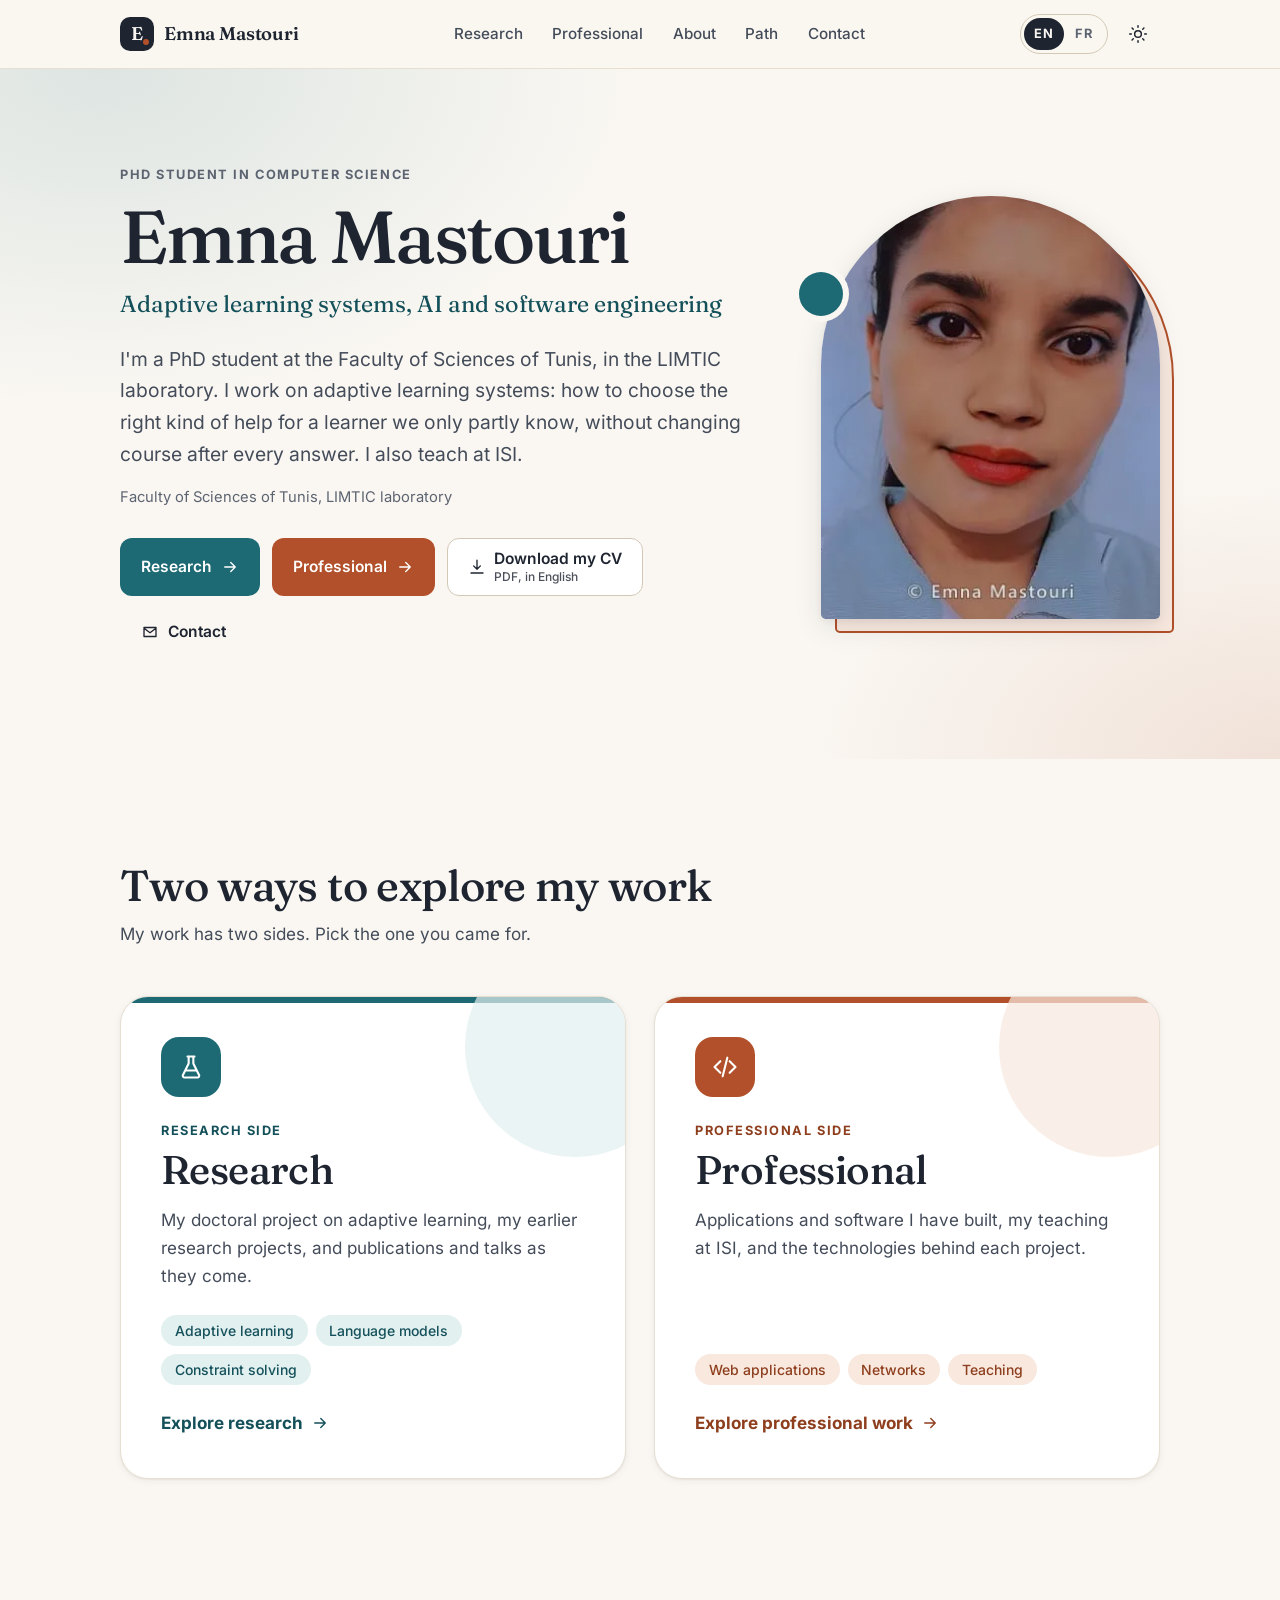
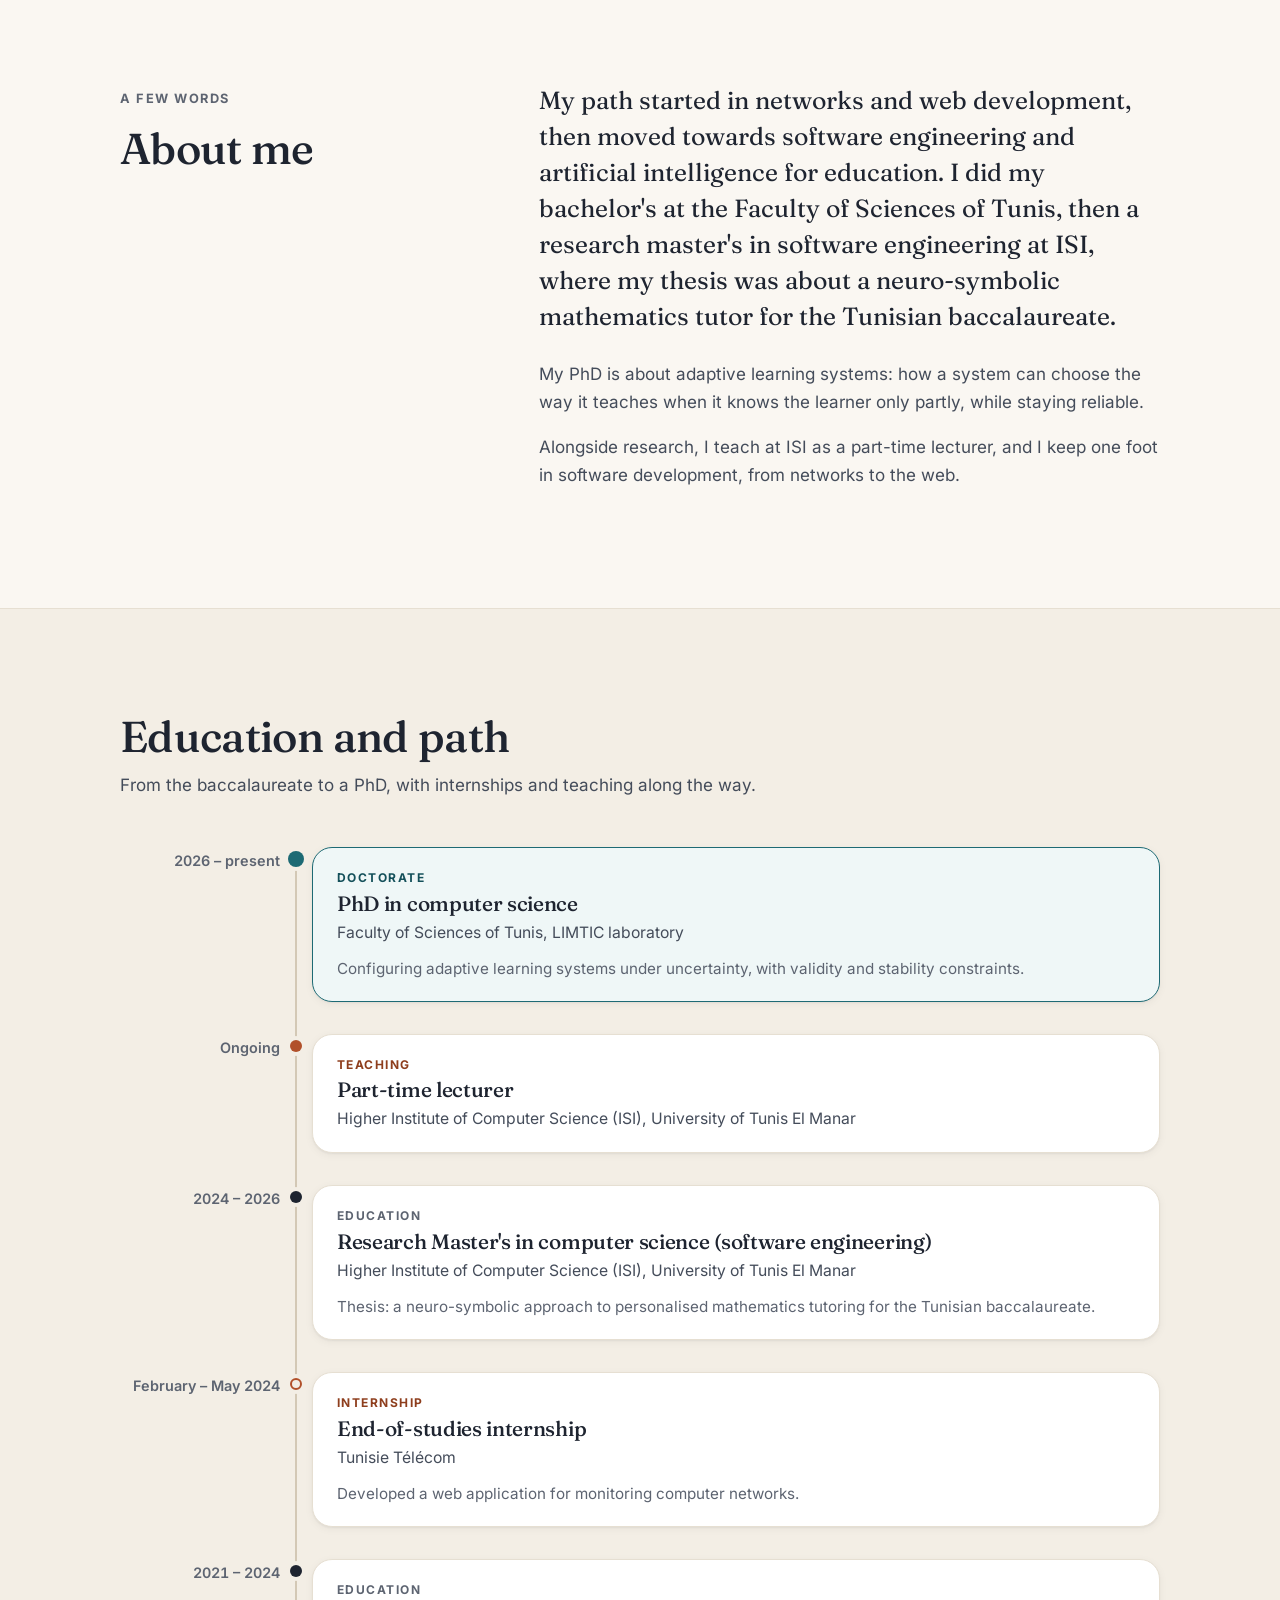
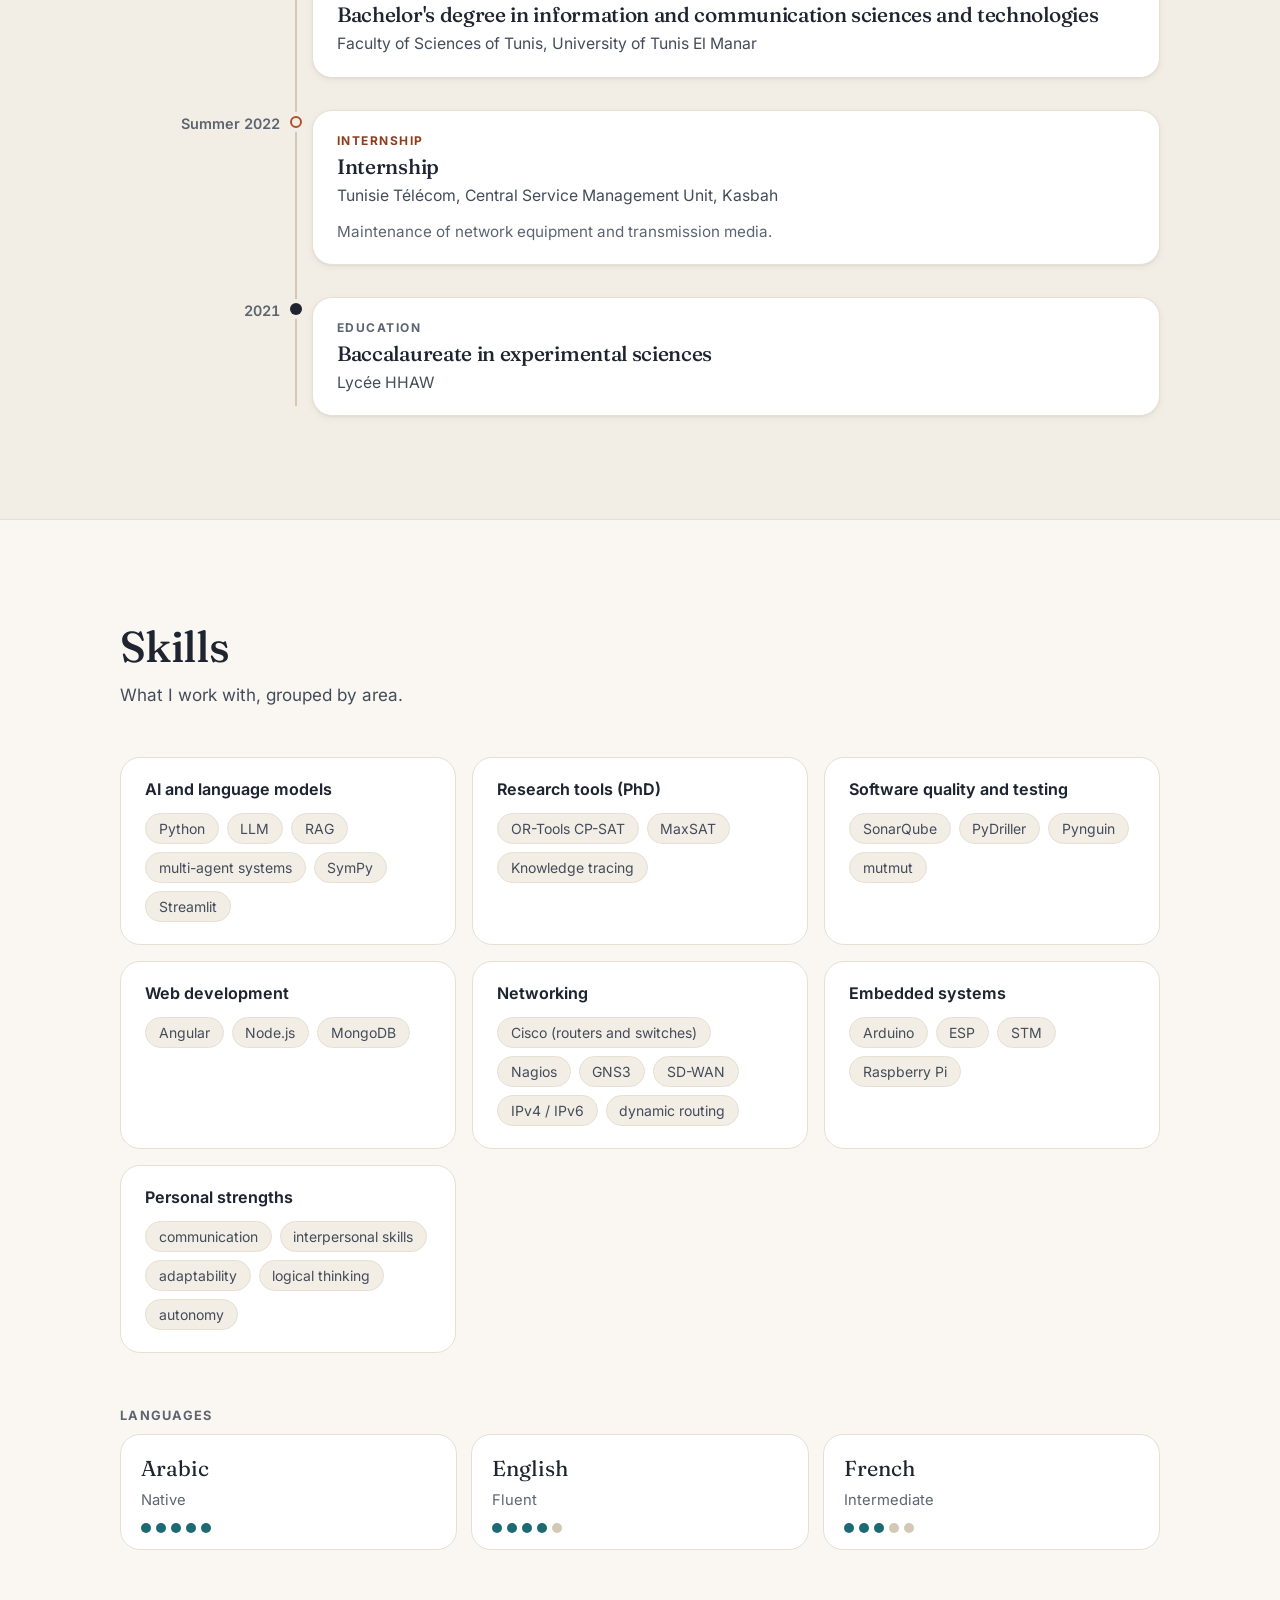
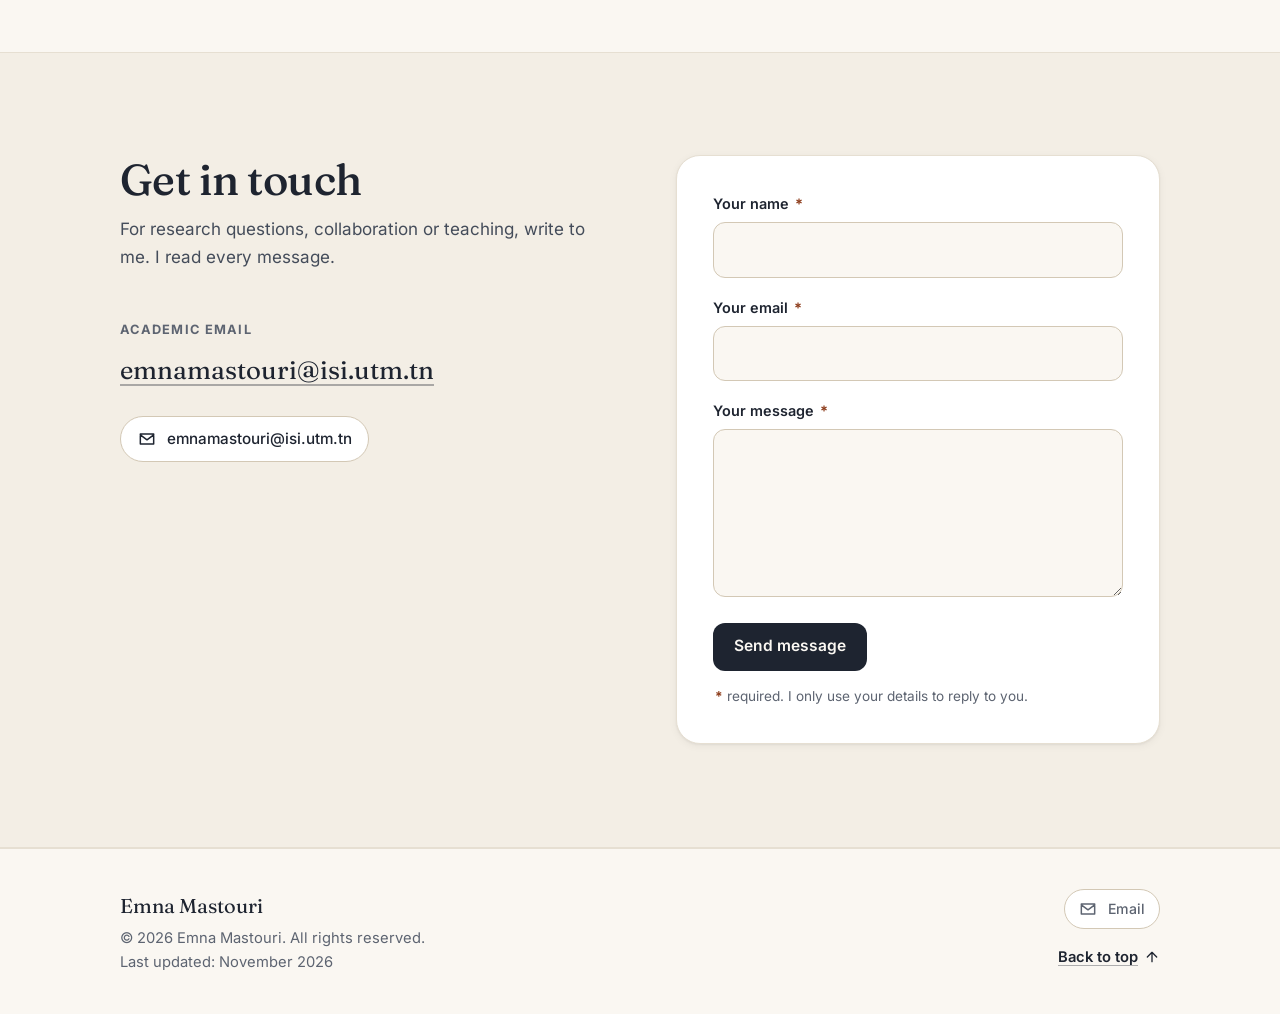
==== index.html @ 46c16ce0 "Publish site" ====
<!DOCTYPE html><html lang="en"> <head><meta charset="utf-8"><meta name="viewport" content="width=device-width, initial-scale=1"><title>Emna Mastouri</title><meta name="description" content="Emna Mastouri, PhD student in computer science / Doctorante en informatique."><link rel="canonical" href="https://emnamastouri.github.io/"><link rel="alternate" hreflang="fr" href="https://emnamastouri.github.io/fr/"><link rel="alternate" hreflang="en" href="https://emnamastouri.github.io/en/"><link rel="alternate" hreflang="x-default" href="https://emnamastouri.github.io/"><link rel="icon" type="image/svg+xml" href="/favicon.svg"><script>(function(){const frUrl = "/fr/";
const enUrl = "/en/";

      (function () {
        var saved;
        try { saved = localStorage.getItem('lang'); } catch (e) {}
        var nav = ((navigator.languages && navigator.languages[0]) || navigator.language || 'en').toLowerCase();
        var lang = saved === 'fr' || saved === 'en' ? saved : nav.indexOf('fr') === 0 ? 'fr' : 'en';
        location.replace(lang === 'fr' ? frUrl : enUrl);
      })();
    })();</script><link rel="stylesheet" href="/_astro/_section_.ClIsd0Dl.css"></head> <body class="chooser"> <main> <h1>Emna Mastouri</h1> <p class="chooser-sub">PhD student in computer science / Doctorante en informatique</p> <p class="chooser-links"> <a class="btn btn--primary" href="/fr/" hreflang="fr" lang="fr">Français</a> <a class="btn btn--outline" href="/en/" hreflang="en" lang="en">English</a> </p> </main> </body></html>
---- _astro/_section_.ClIsd0Dl.css ----
@font-face{font-family:Inter Variable;font-style:normal;font-display:swap;font-weight:100 900;src:url(/_astro/inter-cyrillic-ext-wght-normal.BOeWTOD4.woff2) format("woff2-variations");unicode-range:U+0460-052F,U+1C80-1C8A,U+20B4,U+2DE0-2DFF,U+A640-A69F,U+FE2E-FE2F}@font-face{font-family:Inter Variable;font-style:normal;font-display:swap;font-weight:100 900;src:url(/_astro/inter-cyrillic-wght-normal.DqGufNeO.woff2) format("woff2-variations");unicode-range:U+0301,U+0400-045F,U+0490-0491,U+04B0-04B1,U+2116}@font-face{font-family:Inter Variable;font-style:normal;font-display:swap;font-weight:100 900;src:url(/_astro/inter-greek-ext-wght-normal.DlzME5K_.woff2) format("woff2-variations");unicode-range:U+1F00-1FFF}@font-face{font-family:Inter Variable;font-style:normal;font-display:swap;font-weight:100 900;src:url(/_astro/inter-greek-wght-normal.CkhJZR-_.woff2) format("woff2-variations");unicode-range:U+0370-0377,U+037A-037F,U+0384-038A,U+038C,U+038E-03A1,U+03A3-03FF}@font-face{font-family:Inter Variable;font-style:normal;font-display:swap;font-weight:100 900;src:url(/_astro/inter-vietnamese-wght-normal.CBcvBZtf.woff2) format("woff2-variations");unicode-range:U+0102-0103,U+0110-0111,U+0128-0129,U+0168-0169,U+01A0-01A1,U+01AF-01B0,U+0300-0301,U+0303-0304,U+0308-0309,U+0323,U+0329,U+1EA0-1EF9,U+20AB}@font-face{font-family:Inter Variable;font-style:normal;font-display:swap;font-weight:100 900;src:url(/_astro/inter-latin-ext-wght-normal.DO1Apj_S.woff2) format("woff2-variations");unicode-range:U+0100-02BA,U+02BD-02C5,U+02C7-02CC,U+02CE-02D7,U+02DD-02FF,U+0304,U+0308,U+0329,U+1D00-1DBF,U+1E00-1E9F,U+1EF2-1EFF,U+2020,U+20A0-20AB,U+20AD-20C0,U+2113,U+2C60-2C7F,U+A720-A7FF}@font-face{font-family:Inter Variable;font-style:normal;font-display:swap;font-weight:100 900;src:url(/_astro/inter-latin-wght-normal.Dx4kXJAl.woff2) format("woff2-variations");unicode-range:U+0000-00FF,U+0131,U+0152-0153,U+02BB-02BC,U+02C6,U+02DA,U+02DC,U+0304,U+0308,U+0329,U+2000-206F,U+20AC,U+2122,U+2191,U+2193,U+2212,U+2215,U+FEFF,U+FFFD}:root{color-scheme:light;--bg: #faf7f2;--bg-soft: #f3eee5;--surface: #ffffff;--ink: #1e2430;--ink-soft: #444c5a;--muted: #5d6471;--line: #e6dfd2;--line-strong: #d3c8b5;--focus: #1d6a74;--research: #1d6a74;--research-soft: #e2f0f0;--research-ink: #14505a;--pro: #b1502a;--pro-soft: #f8e8de;--pro-ink: #8e3e1d;--on-color: #ffffff;--shadow-sm: 0 1px 2px rgb(30 36 48 / 6%), 0 2px 8px rgb(30 36 48 / 5%);--shadow-md: 0 8px 28px rgb(30 36 48 / 10%), 0 2px 6px rgb(30 36 48 / 6%);--font-serif: "Fraunces Variable", "Iowan Old Style", Georgia, "Times New Roman", serif;--font-sans: "Inter Variable", system-ui, -apple-system, "Segoe UI", Roboto, sans-serif;--radius: 20px;--radius-sm: 12px;--gutter: clamp(20px, 5vw, 40px);--header-h: 68px}@media(prefers-color-scheme:dark){:root:not([data-theme=light]){color-scheme:dark;--bg: #13161b;--bg-soft: #1a1e25;--surface: #1b2027;--ink: #eee9df;--ink-soft: #cdc8be;--muted: #a5abb5;--line: #2b313b;--line-strong: #3b4350;--focus: #7fcad2;--research: #6cc0c8;--research-soft: #16292c;--research-ink: #8fd4da;--pro: #f0956a;--pro-soft: #33211a;--pro-ink: #f5ae8b;--on-color: #101317;--shadow-sm: 0 1px 2px rgb(0 0 0 / 30%);--shadow-md: 0 10px 30px rgb(0 0 0 / 40%)}}:root[data-theme=dark]{color-scheme:dark;--bg: #13161b;--bg-soft: #1a1e25;--surface: #1b2027;--ink: #eee9df;--ink-soft: #cdc8be;--muted: #a5abb5;--line: #2b313b;--line-strong: #3b4350;--focus: #7fcad2;--research: #6cc0c8;--research-soft: #16292c;--research-ink: #8fd4da;--pro: #f0956a;--pro-soft: #33211a;--pro-ink: #f5ae8b;--on-color: #101317;--shadow-sm: 0 1px 2px rgb(0 0 0 / 30%);--shadow-md: 0 10px 30px rgb(0 0 0 / 40%)}*,*:before,*:after{box-sizing:border-box}html{scroll-behavior:smooth;scroll-padding-top:calc(var(--header-h) + 12px);-webkit-text-size-adjust:100%}body{margin:0;background:var(--bg);color:var(--ink);font-family:var(--font-sans);font-size:1.0625rem;line-height:1.65;text-rendering:optimizeLegibility;-webkit-font-smoothing:antialiased}img,picture,svg{max-width:100%;height:auto}h1,h2,h3{font-family:var(--font-serif);font-weight:500;line-height:1.15;letter-spacing:-.015em;margin:0;text-wrap:balance}p{margin:0 0 1em;text-wrap:pretty}ul,ol{margin:0;padding:0;list-style:none}a{color:inherit;text-decoration-color:color-mix(in srgb,currentColor 35%,transparent);text-underline-offset:.2em}a:hover{text-decoration-color:currentColor}:focus-visible{outline:3px solid var(--focus);outline-offset:3px;border-radius:6px}[hidden]{display:none!important}::selection{background:var(--research-soft);color:var(--ink)}main:focus{outline:none}.sr-only{position:absolute;width:1px;height:1px;padding:0;margin:-1px;overflow:hidden;clip:rect(0,0,0,0);white-space:nowrap;border:0}.skip-link{position:absolute;left:12px;top:-80px;z-index:100;background:var(--ink);color:var(--bg);padding:.7rem 1rem;border-radius:10px;text-decoration:none;font-weight:600}.skip-link:focus{top:12px}.container{width:100%;max-width:1120px;margin-inline:auto;padding-inline:var(--gutter)}.site-header{position:sticky;top:0;z-index:50;background:color-mix(in srgb,var(--bg) 86%,transparent);-webkit-backdrop-filter:saturate(1.4) blur(14px);backdrop-filter:saturate(1.4) blur(14px);border-bottom:1px solid var(--line)}.header-inner{display:flex;align-items:center;justify-content:space-between;gap:16px;min-height:var(--header-h)}.brand{display:inline-flex;align-items:center;gap:10px;text-decoration:none;font-family:var(--font-serif);font-weight:600;font-size:1.15rem;letter-spacing:-.01em}.brand-mark{display:grid;place-items:center;width:34px;height:34px;border-radius:10px;background:var(--ink);color:var(--bg);font-size:1.15rem;line-height:1;position:relative}.brand-mark:after{content:"";position:absolute;right:5px;bottom:6px;width:6px;height:6px;border-radius:50%;background:var(--pro)}.nav ul{display:flex;gap:4px}.nav-link{display:block;padding:.5rem .8rem;border-radius:10px;text-decoration:none;font-size:.95rem;font-weight:500;color:var(--ink-soft)}.nav-link:hover{background:var(--bg-soft);color:var(--ink)}.nav-link[aria-current=page]{color:var(--ink);background:var(--bg-soft)}.nav-link--research[aria-current=page]{color:var(--research-ink);background:var(--research-soft)}.nav-link--professional[aria-current=page]{color:var(--pro-ink);background:var(--pro-soft)}.header-tools{display:flex;align-items:center;gap:8px}.lang-switch{display:inline-flex;border:1px solid var(--line-strong);border-radius:999px;padding:3px;font-size:.8rem;font-weight:700;letter-spacing:.04em}.lang-opt{display:grid;place-items:center;min-width:40px;min-height:32px;padding-inline:8px;border-radius:999px;text-decoration:none;color:var(--muted)}a.lang-opt:hover{color:var(--ink);background:var(--bg-soft)}.lang-opt.is-current{background:var(--ink);color:var(--bg)}.icon-btn{display:grid;place-items:center;width:44px;height:44px;border-radius:12px;border:1px solid transparent;background:transparent;color:var(--ink);cursor:pointer}.icon-btn:hover{background:var(--bg-soft)}.theme-toggle .icon-moon{display:none}:root[data-theme=dark] .theme-toggle .icon-sun{display:none}:root[data-theme=dark] .theme-toggle .icon-moon{display:block}@media(prefers-color-scheme:dark){:root:not([data-theme=light]) .theme-toggle .icon-sun{display:none}:root:not([data-theme=light]) .theme-toggle .icon-moon{display:block}}.menu-btn,.menu-btn .cross,.menu-open .menu-btn .bars{display:none}.menu-open .menu-btn .cross{display:block}@media(max-width:860px){.js .menu-btn{display:grid}.js .nav{display:none;position:absolute;inset:var(--header-h) 0 auto 0;background:var(--bg);border-bottom:1px solid var(--line);padding:12px var(--gutter) 20px;box-shadow:var(--shadow-md)}.js .menu-open .nav{display:block}.nav ul{flex-direction:column}.nav-link{padding:.85rem .9rem;font-size:1.05rem}:root{--header-h: 62px}.brand-name{font-size:1.02rem}html:not(.js) .header-inner{flex-wrap:wrap;padding-block:8px}html:not(.js) .nav{order:3;width:100%}html:not(.js) .nav ul{flex-direction:row;flex-wrap:wrap}}@media(max-width:420px){.brand-name{display:none}}.btn{display:inline-flex;align-items:center;justify-content:center;gap:.55rem;min-height:48px;padding:.7rem 1.25rem;border-radius:var(--radius-sm);border:1.5px solid transparent;font:inherit;font-size:.97rem;font-weight:600;line-height:1.2;text-decoration:none;cursor:pointer;transition:transform .15s ease,box-shadow .15s ease,background-color .15s ease}.btn:hover{transform:translateY(-2px);box-shadow:var(--shadow-md)}.btn:active{transform:translateY(0)}.btn small{display:block;font-size:.75rem;font-weight:500;opacity:.8;margin-top:1px}.btn:disabled{opacity:.6;cursor:wait;transform:none}.btn--research{background:var(--research);color:var(--on-color)}.btn--pro{background:var(--pro);color:var(--on-color)}.btn--primary{background:var(--ink);color:var(--bg)}.btn--outline{border-color:var(--line-strong);background:var(--surface);color:var(--ink)}.btn--outline:hover{border-color:var(--ink)}.btn--ghost{color:var(--ink)}.btn--ghost:hover{background:var(--bg-soft);box-shadow:none}.chips{display:flex;flex-wrap:wrap;gap:8px}.chips li{padding:.3rem .8rem;border-radius:999px;background:var(--bg-soft);border:1px solid var(--line);font-size:.875rem;line-height:1.4;color:var(--ink-soft)}.chips--small li{font-size:.8rem;padding:.15rem .6rem}.chips--large li{font-size:.95rem;padding:.4rem .95rem;background:var(--surface)}.badge{display:inline-block;vertical-align:middle;margin-left:6px;padding:.12rem .55rem;border-radius:999px;font-family:var(--font-sans);font-size:.75rem;font-weight:700;letter-spacing:.05em;text-transform:uppercase;line-height:1.5}.badge--example,.badge--todo{background:#fff1bf;color:#5e4400;border:1px dashed #c9a227}:root[data-theme=dark] .badge--example,:root[data-theme=dark] .badge--todo{background:#3d3210;color:#f1d77b;border-color:#8b7220}@media(prefers-color-scheme:dark){:root:not([data-theme=light]) .badge--example,:root:not([data-theme=light]) .badge--todo{background:#3d3210;color:#f1d77b;border-color:#8b7220}}.eyebrow{display:inline-block;margin:0 0 .9rem;font-size:.8rem;font-weight:700;letter-spacing:.12em;text-transform:uppercase;color:var(--muted)}.eyebrow--research{color:var(--research-ink)}.eyebrow--professional{color:var(--pro-ink)}.mini-title{display:block;margin:0 0 .6rem;font-family:var(--font-sans);font-size:.8rem;font-weight:700;letter-spacing:.1em;text-transform:uppercase;color:var(--muted)}.hero{position:relative;overflow:hidden;padding-block:clamp(36px,7vw,96px) clamp(48px,8vw,104px);background:radial-gradient(60% 70% at 8% 0%,color-mix(in srgb,var(--research) 13%,transparent),transparent 70%),radial-gradient(55% 60% at 100% 100%,color-mix(in srgb,var(--pro) 13%,transparent),transparent 70%)}.hero-grid{display:grid;gap:clamp(32px,6vw,72px);align-items:center}.hero-photo{order:-1;display:flex;justify-content:center}.photo-frame{position:relative;isolation:isolate;width:min(230px,62vw);aspect-ratio:4 / 5;border-radius:999px 999px 28px 28px}.photo-frame:before{content:"";position:absolute;inset:0;transform:translate(14px,14px);border-radius:inherit;border:2px solid var(--pro);background:var(--pro-soft);z-index:-1}.photo-frame:after{content:"";position:absolute;top:18%;left:-22px;width:44px;height:44px;border-radius:50%;background:var(--research);z-index:1;box-shadow:0 0 0 6px var(--bg)}.photo-img{display:block;width:100%;height:100%;background-size:cover;background-position:50% 25%;background-repeat:no-repeat;border-radius:inherit;box-shadow:var(--shadow-md);-webkit-user-select:none;user-select:none;-webkit-touch-callout:none;-webkit-user-drag:none}.hero h1{font-size:clamp(2.6rem,7.5vw,4.6rem);font-weight:500;letter-spacing:-.03em;line-height:1.02;margin-bottom:.7rem}.hero-subtitle{font-family:var(--font-serif);font-size:clamp(1.15rem,2.6vw,1.45rem);color:var(--research-ink);margin-bottom:1.25rem}.hero-intro{max-width:56ch;font-size:clamp(1.05rem,1.8vw,1.2rem);color:var(--ink-soft);margin-bottom:.9rem}.hero-affil{font-size:.92rem;color:var(--muted);margin-bottom:1.8rem}.hero-actions{display:flex;flex-wrap:wrap;gap:12px}.hero-actions .btn{flex:0 1 auto}@media(min-width:860px){.hero-grid{grid-template-columns:1.3fr .7fr}.hero-photo{order:2}.photo-frame{width:min(340px,100%)}}@media(max-width:520px){.hero-actions .btn{flex:1 1 100%}}.section{padding-block:clamp(56px,8vw,104px)}.section--tight{padding-block:clamp(32px,5vw,56px)}.section--tint{background:var(--bg-soft);border-block:1px solid var(--line)}.section-head{max-width:62ch;margin-bottom:clamp(28px,4vw,48px)}.section-head h2{font-size:clamp(1.9rem,4.4vw,2.7rem);margin-bottom:.6rem}.section-head p:last-child{color:var(--ink-soft);margin-bottom:0}.narrow-grid{display:grid;gap:24px}@media(min-width:860px){.narrow-grid{grid-template-columns:.8fr 1.4fr;gap:64px}.narrow-grid .section-head--side{position:sticky;top:calc(var(--header-h) + 32px);align-self:start}}.prose{max-width:64ch}.prose p{color:var(--ink-soft)}.prose .lead{font-family:var(--font-serif);font-size:clamp(1.25rem,2.4vw,1.55rem);line-height:1.45;color:var(--ink)}.side-grid{display:grid;gap:20px}@media(min-width:800px){.side-grid{grid-template-columns:1fr 1fr;gap:28px}}.side-card{position:relative;display:flex;flex-direction:column;padding:clamp(26px,4vw,40px);border-radius:28px;border:1px solid var(--line);background:var(--surface);box-shadow:var(--shadow-sm);overflow:hidden;transition:transform .2s ease,box-shadow .2s ease,border-color .2s ease}.side-card:before{content:"";position:absolute;inset:0 0 auto;height:6px;background:var(--accent)}.side-card:after{content:"";position:absolute;right:-60px;top:-60px;width:220px;height:220px;border-radius:50%;background:var(--accent-soft);opacity:.7;z-index:0}.side-card>*{position:relative;z-index:1}.side-card--research{--accent: var(--research);--accent-soft: var(--research-soft);--accent-ink: var(--research-ink)}.side-card--professional{--accent: var(--pro);--accent-soft: var(--pro-soft);--accent-ink: var(--pro-ink)}.side-card:hover,.side-card:focus-within{transform:translateY(-4px);border-color:var(--accent);box-shadow:var(--shadow-md)}.side-icon{display:grid;place-items:center;width:60px;height:60px;border-radius:18px;background:var(--accent);color:var(--on-color);margin-bottom:1.4rem}.side-label{margin-bottom:.4rem;font-size:.8rem;font-weight:700;letter-spacing:.12em;text-transform:uppercase;color:var(--accent-ink)}.side-card h3{font-size:clamp(1.9rem,4vw,2.5rem);margin-bottom:.8rem}.stretched{text-decoration:none}.stretched:after{content:"";position:absolute;inset:0;z-index:2;border-radius:28px}.stretched:focus-visible{outline:none}.stretched:focus-visible:after{outline:3px solid var(--focus);outline-offset:-3px}.side-text{color:var(--ink-soft);max-width:44ch}.side-card .chips{margin:auto 0 1.5rem;padding-top:.5rem}.side-card .chips li{background:var(--accent-soft);border-color:transparent;color:var(--accent-ink);font-weight:500}.side-cta{display:inline-flex;align-items:center;gap:.5rem;font-weight:700;color:var(--accent-ink)}.side-card:hover .side-cta svg{transform:translate(4px)}.side-cta svg{transition:transform .2s ease}.timeline{--tl-date: 160px;position:relative;padding-left:30px;max-width:900px}.timeline:before{content:"";position:absolute;top:10px;bottom:10px;left:5px;width:2px;background:var(--line-strong)}.tl-item{position:relative;padding-bottom:28px}.tl-item:last-child{padding-bottom:0}.tl-item:before{content:"";position:absolute;left:-30px;top:6px;width:12px;height:12px;border-radius:50%;background:var(--ink);box-shadow:0 0 0 4px var(--bg-soft)}.tl-item--phd:before{background:var(--research);width:16px;height:16px;left:-32px;top:4px}.tl-item--teaching:before{background:var(--pro)}.tl-item--work:before{background:var(--bg-soft);border:2px solid var(--pro)}.tl-when{margin:0 0 6px;font-size:.9rem;font-weight:600;color:var(--muted);font-variant-numeric:tabular-nums}.tl-card{background:var(--surface);border:1px solid var(--line);border-radius:var(--radius);padding:20px 24px;box-shadow:var(--shadow-sm)}.tl-item--phd .tl-card{border-color:var(--research);background:color-mix(in srgb,var(--research-soft) 55%,var(--surface))}.tl-kind{margin:0 0 4px;font-size:.75rem;font-weight:700;letter-spacing:.12em;text-transform:uppercase;color:var(--muted)}.tl-item--phd .tl-kind{color:var(--research-ink)}.tl-item--teaching .tl-kind,.tl-item--work .tl-kind{color:var(--pro-ink)}.tl-card h3{font-size:1.3rem;margin-bottom:4px}.tl-place{margin:0;color:var(--ink-soft);font-size:.98rem}.tl-text{margin:10px 0 0;color:var(--muted);font-size:.95rem}@media(min-width:760px){.timeline{padding-left:0;max-width:none}.timeline:before{left:calc(var(--tl-date) + 15px)}.tl-item{display:grid;grid-template-columns:var(--tl-date) 1fr;column-gap:32px;padding-bottom:32px}.tl-when{text-align:right;padding-top:2px;margin:0}.tl-item:before{left:calc(var(--tl-date) + 10px);top:6px}.tl-item--phd:before{left:calc(var(--tl-date) + 8px);top:4px}}.skill-grid{display:grid;gap:16px;grid-template-columns:repeat(auto-fill,minmax(min(100%,300px),1fr))}.skill-card{background:var(--surface);border:1px solid var(--line);border-radius:var(--radius);padding:22px 24px}.skill-card h3{font-family:var(--font-sans);font-size:1rem;font-weight:650;letter-spacing:0;margin-bottom:14px}.lang-block{margin-top:clamp(36px,5vw,56px)}.language-list{display:grid;gap:14px;grid-template-columns:repeat(auto-fit,minmax(min(100%,220px),1fr))}.language{display:grid;gap:2px;padding:16px 20px;border-radius:var(--radius);border:1px solid var(--line);background:var(--surface)}.language-name{font-family:var(--font-serif);font-size:1.35rem}.language-level{color:var(--muted);font-size:.92rem}.dots{display:flex;gap:5px;margin-top:8px}.dots i{width:10px;height:10px;border-radius:50%;background:var(--line-strong)}.dots i.on{background:var(--research)}.social{display:flex;flex-wrap:wrap;gap:10px}.social-link{display:inline-flex;align-items:center;gap:10px;min-height:46px;padding:.5rem 1rem;border-radius:999px;border:1px solid var(--line-strong);background:var(--surface);text-decoration:none;font-weight:500;font-size:.95rem;transition:border-color .15s ease,transform .15s ease}a.social-link:hover{border-color:var(--ink);transform:translateY(-1px)}.social-link.is-todo{border-style:dashed;color:var(--muted)}.social-link .badge{margin-left:2px}.social--compact .social-link{min-height:40px;padding:.3rem .85rem;font-size:.88rem}.contact-grid{display:grid;gap:40px}@media(min-width:900px){.contact-grid{grid-template-columns:1fr 1fr;gap:72px;align-items:start}}.contact-mail{margin:0 0 1.5rem}.contact-mail a{font-family:var(--font-serif);font-size:clamp(1.2rem,3vw,1.6rem);word-break:break-word}.contact-form{background:var(--surface);border:1px solid var(--line);border-radius:24px;padding:clamp(22px,4vw,36px);box-shadow:var(--shadow-sm)}.field{margin-bottom:18px}.field label{display:block;margin-bottom:6px;font-size:.9rem;font-weight:600}.field input,.field textarea{width:100%;padding:.8rem 1rem;border-radius:var(--radius-sm);border:1.5px solid var(--line-strong);background:var(--bg);color:var(--ink);font:inherit}.field textarea{resize:vertical;min-height:130px}.field input:focus,.field textarea:focus{outline:none;border-color:var(--focus);box-shadow:0 0 0 3px color-mix(in srgb,var(--focus) 30%,transparent)}.hp{position:absolute;left:-9999px;width:1px;height:1px;opacity:0}.form-note{margin:14px 0 0;font-size:.85rem;color:var(--muted)}.form-status{margin:12px 0 0;font-weight:600}.form-status:empty{display:none}.form-status.is-ok{color:var(--research-ink)}.form-status.is-error{color:#b3261e}:root[data-theme=dark] .form-status.is-error{color:#ff9a92}.site-footer{border-top:1px solid var(--line);padding-block:40px;font-size:.92rem;color:var(--muted)}.footer-inner{display:flex;flex-wrap:wrap;gap:24px;justify-content:space-between;align-items:flex-start}.footer-name{font-family:var(--font-serif);font-size:1.25rem;color:var(--ink);margin-bottom:4px}.footer-meta{margin:0}.footer-side{display:flex;flex-direction:column;align-items:flex-end;gap:16px}.to-top{display:inline-flex;align-items:center;gap:6px;font-weight:600;color:var(--ink)}@media(max-width:600px){.footer-side{align-items:flex-start}}.page-head{padding-block:clamp(40px,7vw,88px) clamp(20px,3vw,32px)}.page-head h1{font-size:clamp(2.4rem,6.5vw,4rem);letter-spacing:-.025em;margin-bottom:1rem}.page-intro{max-width:60ch;font-size:clamp(1.1rem,2vw,1.3rem);color:var(--ink-soft)}.lab-grid{display:grid;gap:32px}@media(min-width:860px){.lab-grid{grid-template-columns:1fr 1.2fr;gap:56px}}.lab-card{background:var(--research-soft);border:1px solid color-mix(in srgb,var(--research) 35%,transparent);border-radius:var(--radius);padding:24px 28px}.lab-card .mini-title{color:var(--research-ink)}.facts{margin:14px 0 0}.facts>div{display:grid;gap:4px;margin-bottom:10px}.facts dt{font-size:.75rem;font-weight:700;letter-spacing:.1em;text-transform:uppercase;color:var(--muted)}.facts dd{margin:0;font-size:.95rem}.phd{padding-top:clamp(40px,6vw,72px)}.phd-title{font-size:clamp(1.7rem,3.8vw,2.5rem)!important;max-width:28ch}.phd-status{margin-top:.8rem;font-weight:600;color:var(--research-ink)}.phd .section-head{max-width:70ch}.phd-lead{display:grid;gap:24px;margin-bottom:clamp(28px,4vw,44px)}@media(min-width:860px){.phd-lead{grid-template-columns:1.2fr 1fr;gap:56px;align-items:start}}.phd-lead .lead{font-family:var(--font-serif);font-size:clamp(1.15rem,2.2vw,1.4rem);line-height:1.5}.phd-question{margin:0;padding:22px 26px;border-left:5px solid var(--research);border-radius:0 var(--radius) var(--radius) 0;background:var(--surface);box-shadow:var(--shadow-sm)}.phd-question p:last-child{margin:0;font-family:var(--font-serif);font-size:1.12rem;font-style:italic;line-height:1.5}.phd-question .mini-title{color:var(--research-ink);font-style:normal}.phd-grid{display:grid;gap:20px;margin-bottom:20px}@media(min-width:860px){.phd-grid{grid-template-columns:1fr 1fr;gap:24px}}.phd-block{background:var(--surface);border:1px solid var(--line);border-radius:var(--radius);padding:24px 28px}.phd-block--wide{margin-bottom:20px}.phd-block h3{font-family:var(--font-sans);font-size:.8rem;font-weight:700;letter-spacing:.1em;text-transform:uppercase;color:var(--research-ink);margin-bottom:14px}.phd-block p:last-child{margin-bottom:0}.bullets{display:grid;gap:10px}.bullets li{position:relative;padding-left:22px}.bullets li:before{content:"";position:absolute;left:2px;top:.62em;width:8px;height:8px;border-radius:50%;background:var(--research)}.steps{display:grid;gap:18px;grid-template-columns:repeat(auto-fit,minmax(min(100%,230px),1fr))}.steps li{display:flex;gap:14px}.step-num{flex:none;display:grid;place-items:center;width:34px;height:34px;border-radius:50%;background:var(--research);color:var(--on-color);font-weight:700;font-size:.95rem}.step-title{margin:4px 0;font-family:var(--font-serif);font-size:1.2rem}.steps p:last-child{margin:0;color:var(--ink-soft);font-size:.97rem}.plan{display:grid;gap:12px}.plan li{display:grid;gap:4px}@media(min-width:640px){.plan li{grid-template-columns:110px 1fr;gap:16px;align-items:baseline}}.plan-year{font-weight:700;color:var(--research-ink)}.phd-foot{display:grid;gap:24px;margin-top:28px}.refs{border:1px solid var(--line);border-radius:var(--radius-sm);background:var(--surface);padding:4px 20px}.refs summary{cursor:pointer;padding:14px 0;font-weight:600}.refs ul{display:grid;gap:12px;padding:4px 0 18px;font-size:.92rem;color:var(--ink-soft)}.filter{display:none;flex-wrap:wrap;gap:8px;margin-bottom:28px}.js .filter{display:flex}.filter-btn{min-height:40px;padding:.3rem 1rem;border-radius:999px;border:1.5px solid var(--line-strong);background:var(--surface);color:var(--ink-soft);font:inherit;font-size:.9rem;font-weight:500;cursor:pointer}.filter-btn:hover{border-color:var(--ink);color:var(--ink)}.filter-btn[aria-pressed=true]{background:var(--ink);border-color:var(--ink);color:var(--bg)}.item-list{display:grid}.item{padding:26px 0;border-top:1px solid var(--line-strong)}.item:last-child{border-bottom:1px solid var(--line-strong)}.item h3{font-size:clamp(1.3rem,2.6vw,1.6rem);margin-bottom:6px}.item p{max-width:72ch}.meta{margin:0 0 6px;font-size:.88rem;font-weight:600;color:var(--muted)}.tag-line{margin:0 0 8px;font-size:.86rem;color:var(--muted)}.item .chips{margin-bottom:10px}.authors{margin-bottom:2px;font-weight:500}.venue{color:var(--ink-soft)}.empty{padding:24px 28px;border:1.5px dashed var(--line-strong);border-radius:var(--radius);color:var(--ink-soft);max-width:62ch;margin:0}.is-example{outline:2px dashed #c9a227;outline-offset:6px;border-radius:6px}.link-list{display:flex;flex-wrap:wrap;gap:8px 18px;margin-top:12px;font-size:.93rem;font-weight:600}.link-list a{display:inline-flex;align-items:center;gap:6px;color:var(--research-ink)}.card-grid{display:grid;gap:28px;grid-template-columns:repeat(auto-fill,minmax(min(100%,340px),1fr))}.card{display:flex}.card article{display:flex;flex-direction:column;width:100%;background:var(--surface);border:1px solid var(--line);border-radius:24px;overflow:hidden;box-shadow:var(--shadow-sm);transition:box-shadow .2s ease,transform .2s ease}.card article:hover{box-shadow:var(--shadow-md);transform:translateY(-3px)}.card.is-example{outline-offset:5px;border-radius:24px}.card-media{position:relative;aspect-ratio:16 / 9;background:linear-gradient(135deg,var(--pro-soft),var(--bg-soft));border-bottom:1px solid var(--line)}.card-media--teaching{background:linear-gradient(135deg,var(--research-soft),var(--bg-soft))}.card-media picture,.card-media img{display:block;width:100%;height:100%;object-fit:cover;object-position:top}.card-media-fallback{display:flex;flex-direction:column;align-items:center;justify-content:center;gap:8px;height:100%;color:var(--pro-ink);font-size:.85rem;font-weight:600;opacity:.75}.card-media--teaching .card-media-fallback{color:var(--research-ink)}.card-kind{position:absolute;top:14px;left:14px;padding:.2rem .75rem;border-radius:999px;background:var(--surface);border:1px solid var(--line);font-size:.8rem;font-weight:700}.card-body{display:flex;flex-direction:column;flex:1;padding:22px 26px 26px}.card-body h3{font-size:1.45rem;margin-bottom:6px}.card-body .facts{margin-top:auto;padding-top:8px}.card-body .link-list a{color:var(--pro-ink)}.chooser{display:grid;place-items:center;min-height:100vh;min-height:100dvh;padding:24px;text-align:center}.chooser h1{font-family:var(--font-serif);font-size:clamp(2.4rem,8vw,4rem);margin-bottom:.5rem}.chooser-sub{color:var(--ink-soft)}.chooser-links{display:flex;gap:12px;justify-content:center;margin-top:1.5rem}@media(prefers-reduced-motion:reduce){html{scroll-behavior:auto}*,*:before,*:after{transition:none!important;animation:none!important}}@media print{.site-header,.site-footer,.hero-actions,.filter,.contact-form{display:none!important}body{background:#fff;color:#000}}a,button,summary,.filter-btn{touch-action:manipulation}.card-body,.item,.tl-card,.refs,.contact-mail,.phd-block{overflow-wrap:anywhere}.req{margin-left:2px;color:var(--pro-ink);font-weight:700}.phd-card{max-width:880px;padding:clamp(24px,4vw,40px);border:1px solid color-mix(in srgb,var(--research) 40%,transparent);border-left:6px solid var(--research);border-radius:var(--radius);background:color-mix(in srgb,var(--research-soft) 45%,var(--surface));box-shadow:var(--shadow-sm)}.phd-card .lead{font-family:var(--font-serif);font-size:clamp(1.15rem,2.2vw,1.4rem);line-height:1.5}.phd-card .phd-title{max-width:30ch}.card article{position:relative}.card .stretched:after{border-radius:24px}.card .link-list{position:relative;z-index:3}.card-cta{display:inline-flex;align-items:center;gap:6px;margin:14px 0 0;font-weight:700;font-size:.95rem;color:var(--pro-ink)}.card.is-linked article:hover .card-cta svg{transform:translate(3px)}.card-cta svg{transition:transform .2s ease}.card.is-linked article:hover,.card.is-linked article:focus-within{border-color:var(--pro)}.card-body .meta{min-height:1.6em}.badge--private{margin-left:0;background:var(--bg-soft);color:var(--ink-soft);border:1px solid var(--line-strong);text-transform:none;letter-spacing:0;font-size:.78rem}.meta .badge--private{margin-left:8px}.back-link{display:inline-flex;gap:8px;margin-bottom:1.4rem;font-weight:600;font-size:.95rem;color:var(--pro-ink)}.detail-meta{display:flex;flex-wrap:wrap;align-items:center;gap:8px 20px;margin:0 0 1.2rem;color:var(--muted);font-weight:500}.detail-body{display:grid;gap:clamp(32px,5vw,56px);padding-bottom:clamp(56px,8vw,104px)}@media(min-width:960px){.detail-body:has(.detail-text){grid-template-columns:.8fr 1.2fr;align-items:start}}.detail-text .chips{margin-bottom:1rem}.detail-text .mini-title:not(:first-child){margin-top:1.6rem}.private-note{margin:1.4rem 0 0;padding:14px 18px;border-left:4px solid var(--pro);border-radius:0 var(--radius-sm) var(--radius-sm) 0;background:var(--pro-soft);color:var(--pro-ink);font-size:.95rem}.gallery{display:grid;gap:24px;grid-template-columns:repeat(auto-fill,minmax(min(100%,340px),1fr))}.gallery figure{margin:0}.shot{display:block;width:100%;padding:0;border:1px solid var(--line);border-radius:var(--radius-sm);overflow:hidden;background:var(--surface);box-shadow:var(--shadow-sm);cursor:zoom-in;transition:box-shadow .2s ease,transform .2s ease}.shot:hover{box-shadow:var(--shadow-md);transform:translateY(-2px)}.shot img{display:block;width:100%;height:auto}.gallery figcaption{margin-top:8px;font-size:.9rem;color:var(--muted)}.lightbox{width:min(96vw,1400px);max-height:94vh;padding:16px;border:0;border-radius:var(--radius);background:var(--surface);color:var(--ink);overflow:auto}.lightbox::backdrop{background:#0a0c10c7}.lightbox img{display:block;max-width:100%;max-height:80vh;margin:0 auto;border-radius:8px}.lightbox-caption{margin:12px 0 0;text-align:center;color:var(--ink-soft)}.lightbox-caption:empty{display:none}.lightbox-close{position:absolute;top:12px;right:12px;z-index:2;display:grid;place-items:center;width:44px;height:44px;border-radius:50%;border:1px solid var(--line-strong);background:var(--surface);color:var(--ink);cursor:pointer}.back-link{display:flex;width:fit-content}.section--divided{border-top:1px solid var(--line)}.testimonials .section-head{margin-bottom:clamp(24px,3vw,36px)}.quote-grid{display:grid;gap:20px;grid-template-columns:repeat(auto-fit,minmax(min(100%,340px),1fr));margin-bottom:32px}.quote-card{--accent: var(--pro);--accent-ink: var(--pro-ink)}.quote-grid--research .quote-card{--accent: var(--research);--accent-ink: var(--research-ink)}.quote-card figure{display:flex;flex-direction:column;height:100%;margin:0;padding:24px 28px;background:var(--surface);border:1px solid var(--line);border-left:5px solid var(--accent);border-radius:0 var(--radius) var(--radius) 0;box-shadow:var(--shadow-sm)}.quote-card blockquote{margin:0 0 18px}.quote-card blockquote p{margin:0;font-family:var(--font-serif);font-size:1.18rem;line-height:1.5}.quote-card figcaption{display:grid;gap:2px;margin-top:auto;font-size:.93rem;color:var(--ink-soft)}.quote-card figcaption strong{color:var(--ink)}.badge--relation{width:fit-content;margin:6px 0 0;background:var(--bg-soft);color:var(--accent-ink);border:1px solid var(--line-strong);text-transform:none;letter-spacing:0;font-size:.78rem}.invite{max-width:760px;border:1.5px dashed var(--line-strong);border-radius:var(--radius);background:var(--surface)}.invite[open]{border-style:solid}.invite summary{cursor:pointer;padding:18px 24px;font-weight:700;list-style-position:inside}.invite-text{margin:0;padding:0 24px 18px;color:var(--ink-soft)}.invite-form{margin:0 12px 12px;border:0;box-shadow:none;background:var(--bg)}.field-row{display:grid;gap:0 18px}@media(min-width:640px){.field-row{grid-template-columns:1fr 1fr}}.field select{width:100%;padding:.8rem 1rem;border-radius:var(--radius-sm);border:1.5px solid var(--line-strong);background:var(--bg);color:var(--ink);font:inherit}.field select:focus{outline:none;border-color:var(--focus);box-shadow:0 0 0 3px color-mix(in srgb,var(--focus) 30%,transparent)}.consent{display:flex;gap:12px;align-items:flex-start;margin:4px 0 20px;font-size:.93rem;color:var(--ink-soft)}.consent input{flex:none;width:22px;height:22px;margin-top:2px;accent-color:var(--research)}@media print{.hero-photo{display:none!important}}.quote-card figcaption .badge{justify-self:start}
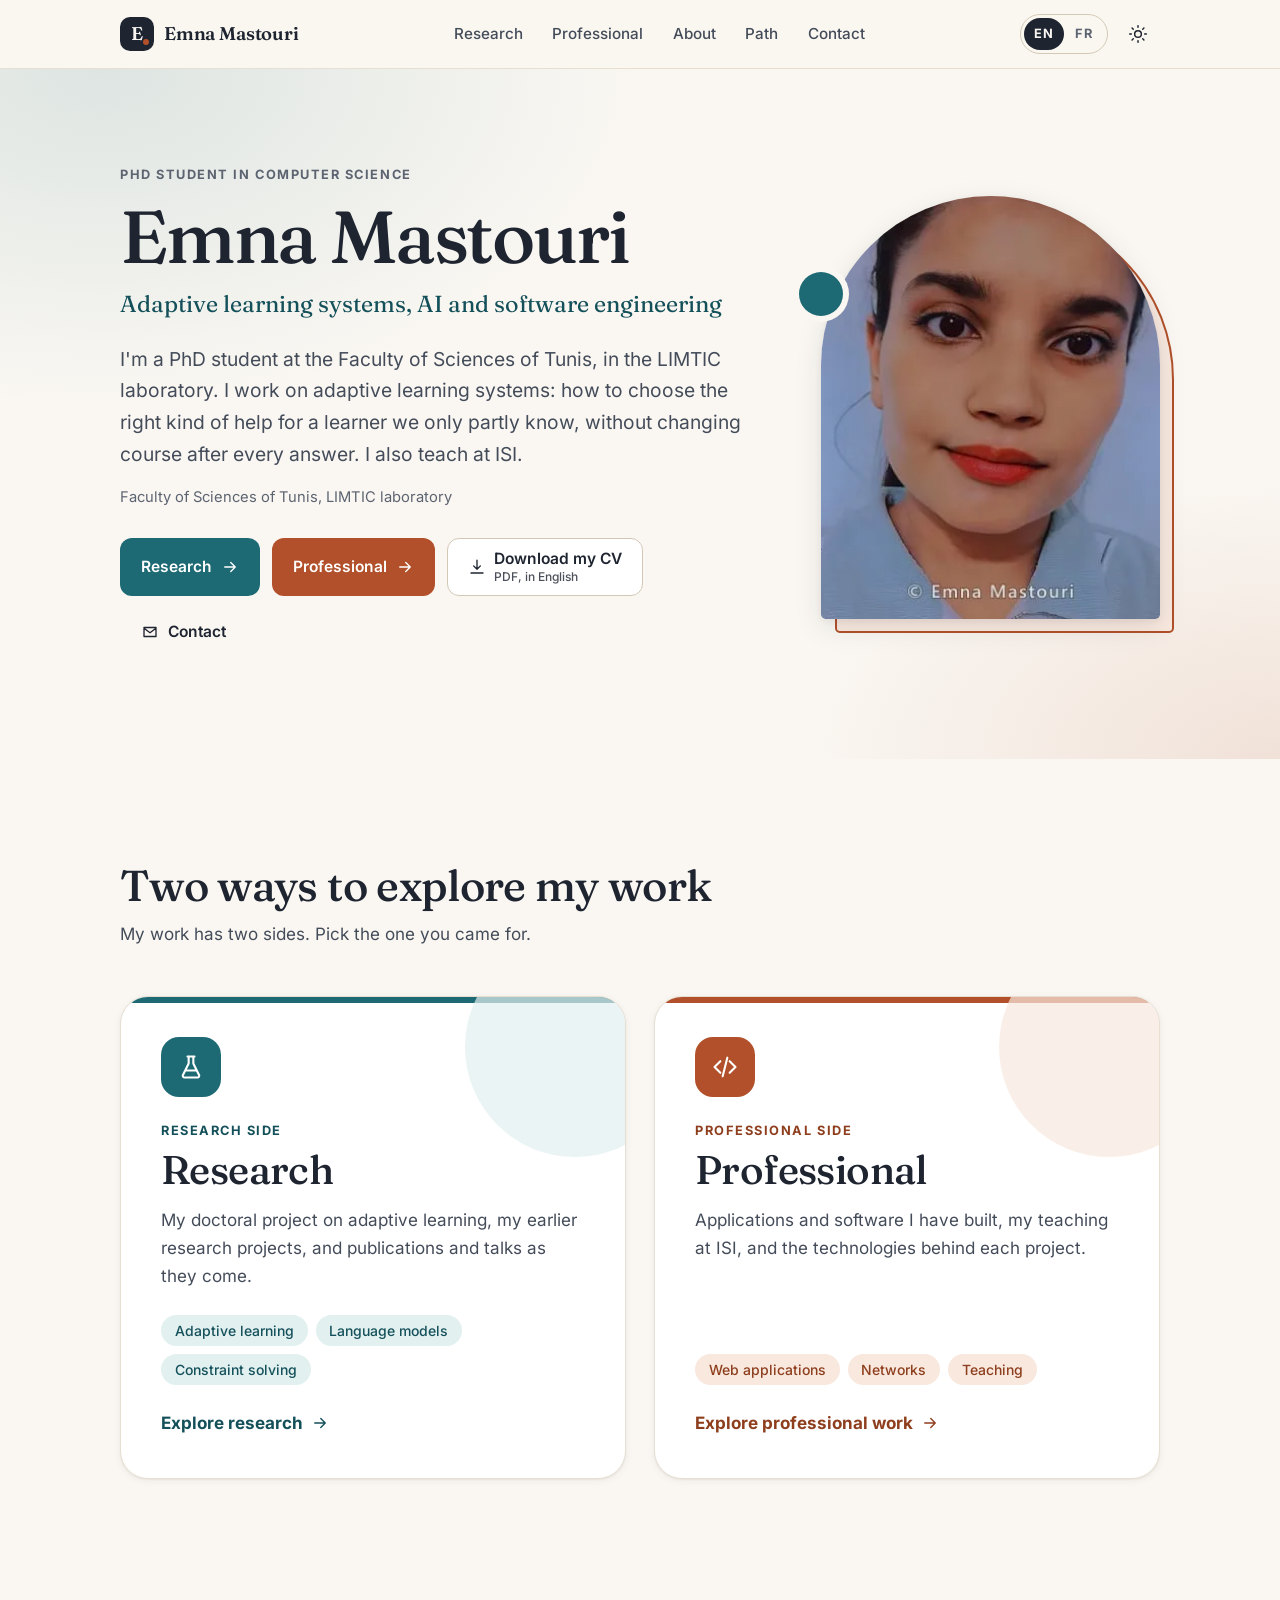
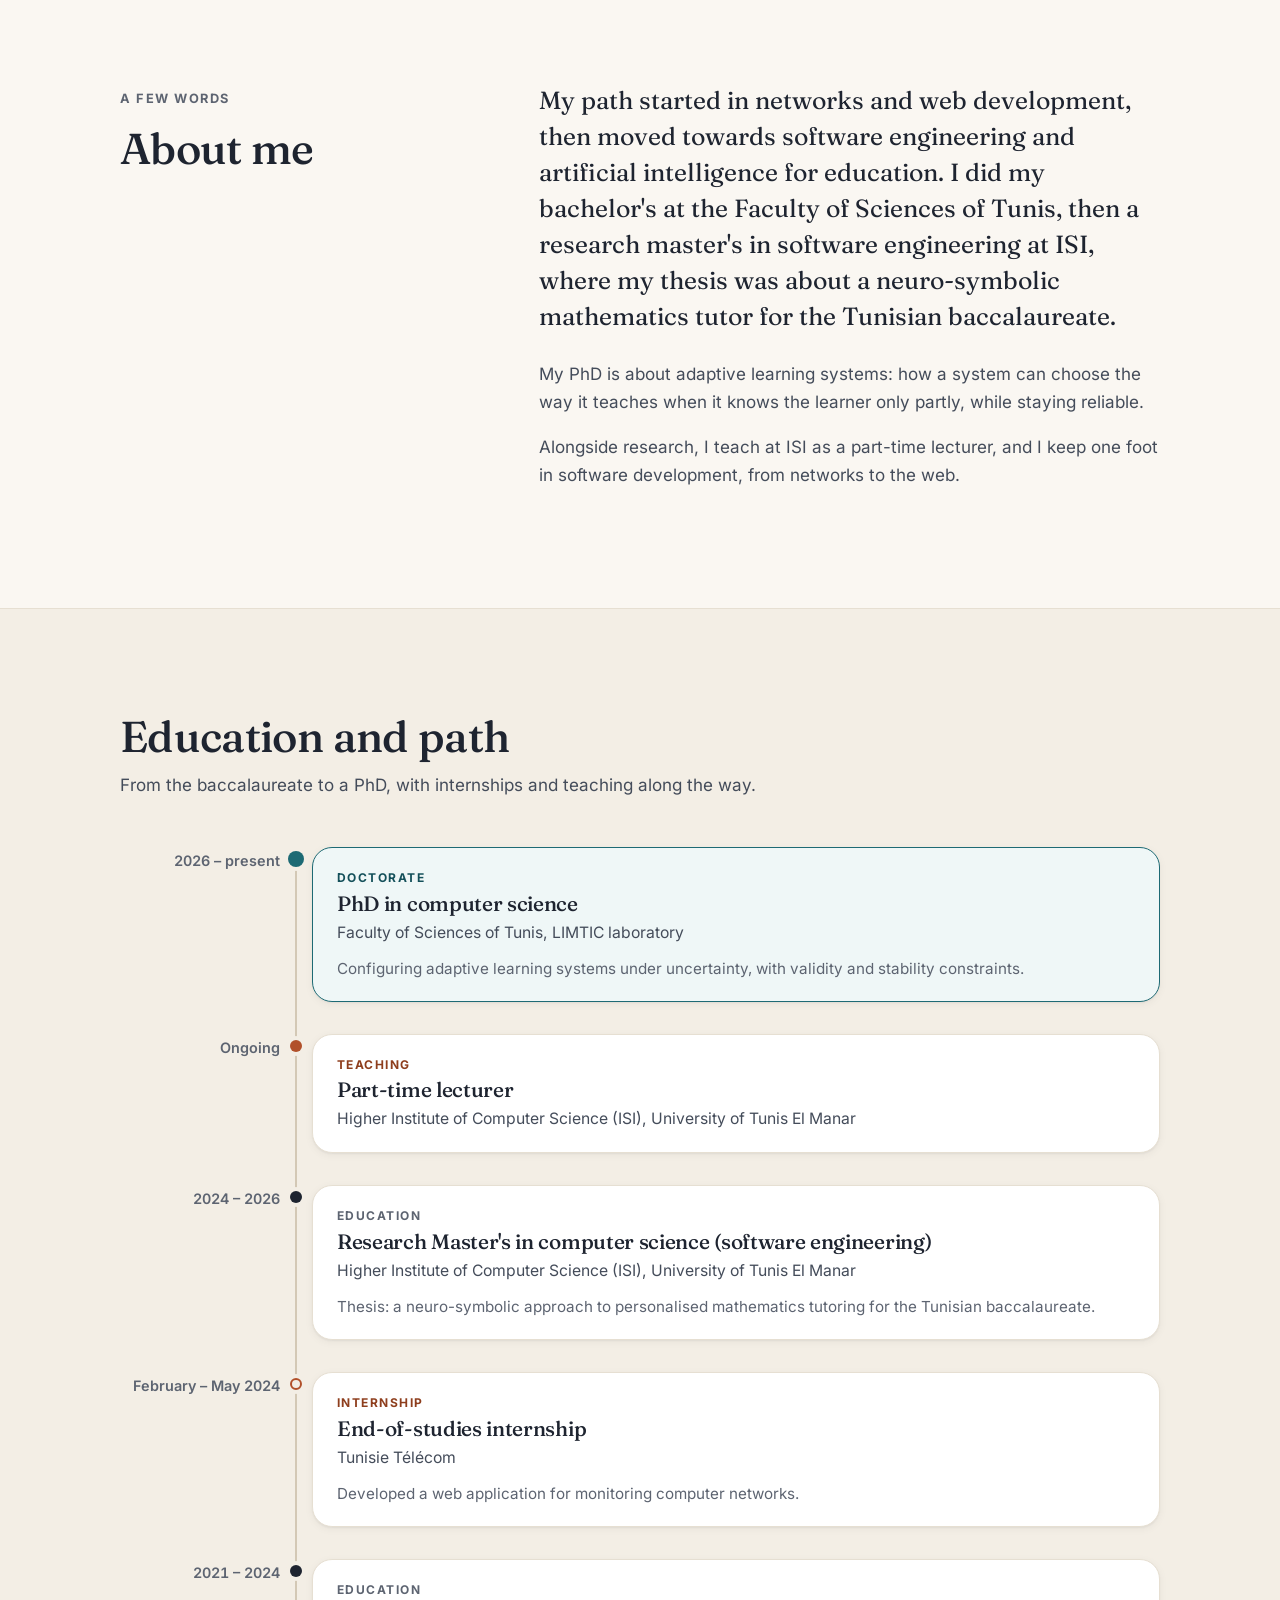
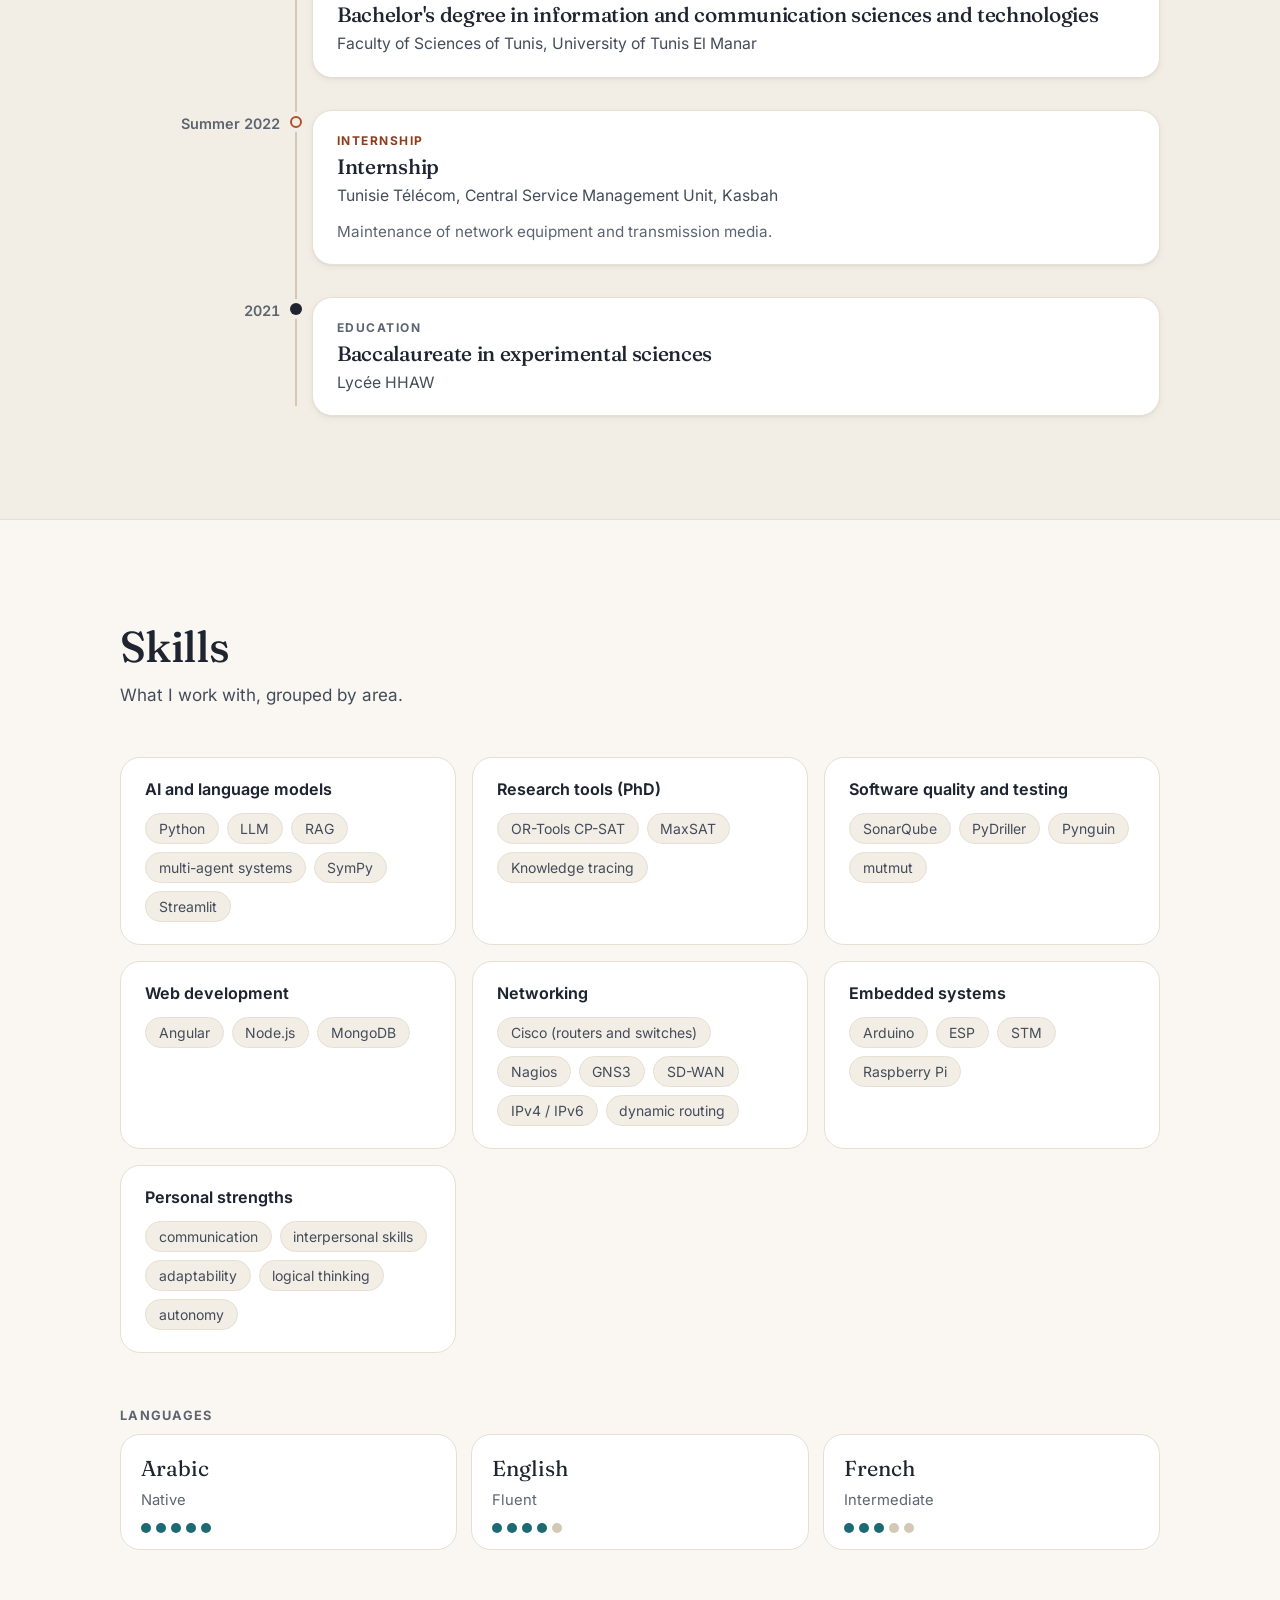
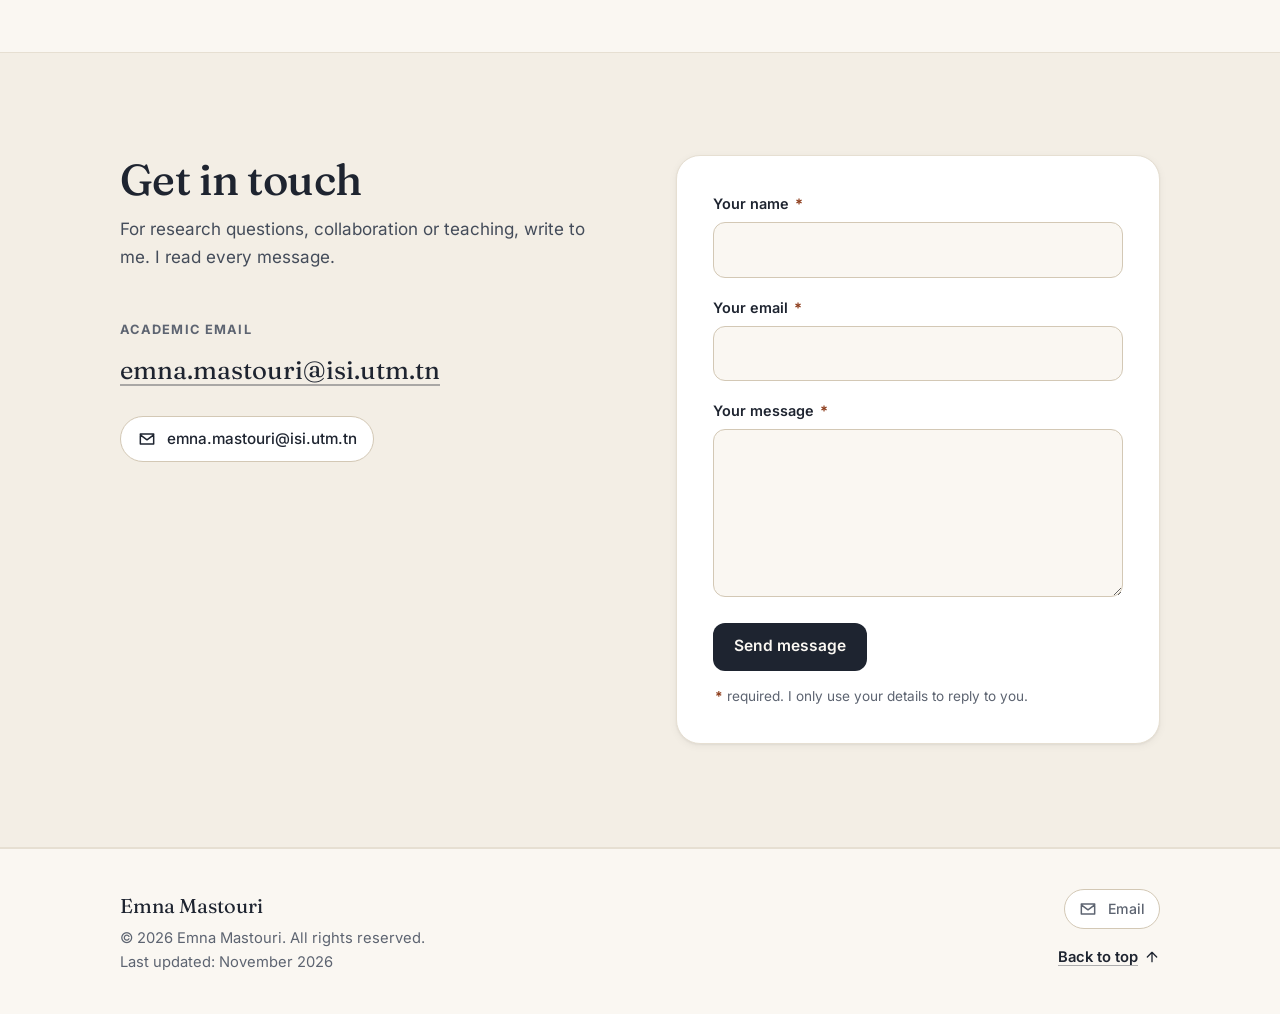
==== commit c7f5bfe2: "Publish site" ====
--- a/index.html
+++ b/index.html
@@ -1,4 +1,4 @@
-<!DOCTYPE html><html lang="en"> <head><meta charset="utf-8"><meta name="viewport" content="width=device-width, initial-scale=1"><title>Emna Mastouri</title><meta name="description" content="Emna Mastouri, PhD student in computer science / Doctorante en informatique."><link rel="canonical" href="https://emnamastouri.github.io/"><link rel="alternate" hreflang="fr" href="https://emnamastouri.github.io/fr/"><link rel="alternate" hreflang="en" href="https://emnamastouri.github.io/en/"><link rel="alternate" hreflang="x-default" href="https://emnamastouri.github.io/"><link rel="icon" type="image/svg+xml" href="/favicon.svg"><script>(function(){const frUrl = "/fr/";
+<!DOCTYPE html><html lang="en"> <head><meta charset="utf-8"><meta name="viewport" content="width=device-width, initial-scale=1"><title>Emna Mastouri</title><meta name="description" content="Emna Mastouri, PhD student in computer science / Doctorante en informatique."><meta name="google-site-verification" content="JrBzqzYTA31mHOTBTW5Am0PMlwtj9rFVFHkPRo-6_cM"><link rel="canonical" href="https://emnamastouri.github.io/"><link rel="alternate" hreflang="fr" href="https://emnamastouri.github.io/fr/"><link rel="alternate" hreflang="en" href="https://emnamastouri.github.io/en/"><link rel="alternate" hreflang="x-default" href="https://emnamastouri.github.io/"><link rel="icon" type="image/svg+xml" href="/favicon.svg"><script>(function(){const frUrl = "/fr/";
 const enUrl = "/en/";
 
       (function () {
